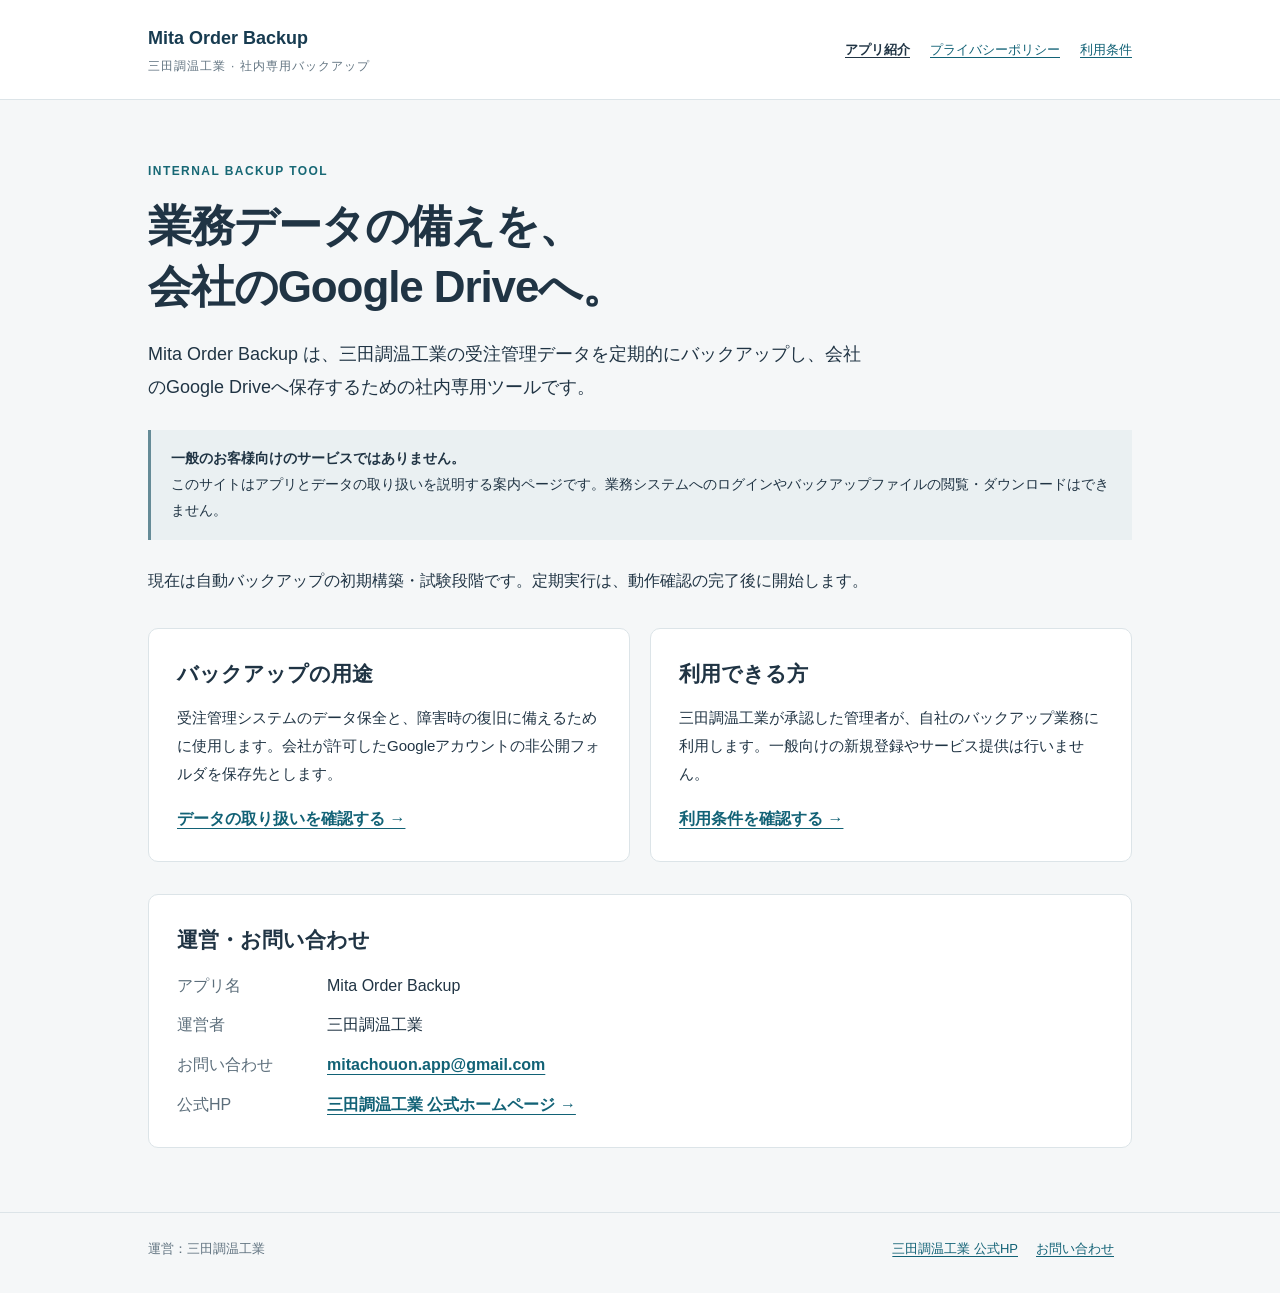
==== index.html @ c30c33c5 "Publish approved Mita Order Backup information pages" ====
<!doctype html>
<html lang="ja"><head><meta charset="utf-8"><meta name="viewport" content="width=device-width, initial-scale=1"><title>Mita Order Backup | 三田調温工業</title><meta name="description" content="三田調温工業の社内専用バックアップアプリ Mita Order Backup のご案内。"><link rel="stylesheet" href="styles.css"></head><body>
<a class="skip" href="#main">本文へ移動</a><header><div class="wrap header-inner"><a class="brand" href="index.html">Mita Order Backup<small>三田調温工業 · 社内専用バックアップ</small></a><nav aria-label="メインナビゲーション"><a href="index.html" aria-current="page">アプリ紹介</a><a href="privacy.html">プライバシーポリシー</a><a href="terms.html">利用条件</a></nav></div></header>
<main id="main"><div class="wrap"><div class="eyebrow">INTERNAL BACKUP TOOL</div><h1>業務データの備えを、<br>会社のGoogle Driveへ。</h1><p class="lead">Mita Order Backup は、三田調温工業の受注管理データを定期的にバックアップし、会社のGoogle Driveへ保存するための社内専用ツールです。</p><div class="note"><strong>一般のお客様向けのサービスではありません。</strong><br>このサイトはアプリとデータの取り扱いを説明する案内ページです。業務システムへのログインやバックアップファイルの閲覧・ダウンロードはできません。</div><p>現在は自動バックアップの初期構築・試験段階です。定期実行は、動作確認の完了後に開始します。</p>
<div class="grid"><section class="card"><h2>バックアップの用途</h2><p>受注管理システムのデータ保全と、障害時の復旧に備えるために使用します。会社が許可したGoogleアカウントの非公開フォルダを保存先とします。</p><a href="privacy.html">データの取り扱いを確認する →</a></section><section class="card"><h2>利用できる方</h2><p>三田調温工業が承認した管理者が、自社のバックアップ業務に利用します。一般向けの新規登録やサービス提供は行いません。</p><a href="terms.html">利用条件を確認する →</a></section></div>
<section class="card"><h2>運営・お問い合わせ</h2><dl class="meta"><dt>アプリ名</dt><dd>Mita Order Backup</dd><dt>運営者</dt><dd>三田調温工業</dd><dt>お問い合わせ</dt><dd><a href="mailto:mitachouon.app@gmail.com">mitachouon.app@gmail.com</a></dd><dt>公式HP</dt><dd><a href="https://mita-chouon.co.jp/">三田調温工業 公式ホームページ →</a></dd></dl></section></div></main>
<footer><div class="wrap"><span>運営：三田調温工業</span><div><a href="https://mita-chouon.co.jp/">三田調温工業 公式HP</a><a href="mailto:mitachouon.app@gmail.com">お問い合わせ</a></div></div></footer></body></html>
---- styles.css ----
*{box-sizing:border-box}html{color-scheme:light}body{margin:0;background:#f5f7f8;color:#203444;font-family:-apple-system,BlinkMacSystemFont,"Hiragino Kaku Gothic ProN","Yu Gothic",sans-serif;line-height:1.85}a{color:#126276;text-underline-offset:.22em;overflow-wrap:anywhere}a:hover{color:#082f44}a:focus-visible{outline:3px solid #b87328;outline-offset:5px}.skip{position:absolute;top:-100px}.skip:focus{top:8px;background:white;padding:10px;z-index:2}.wrap{max-width:1040px;margin:auto;padding:0 28px}header{background:white;border-bottom:1px solid #dce4e8}.header-inner{display:flex;align-items:center;justify-content:space-between;gap:24px;padding-top:22px;padding-bottom:22px}.brand{font-size:18px;font-weight:700;text-decoration:none;color:#173b50}.brand small{display:block;font-size:12px;letter-spacing:.09em;font-weight:500;color:#627481}nav{display:flex;gap:20px;flex-wrap:wrap;font-size:13px}nav a[aria-current=page]{color:#203444;font-weight:700}main{padding:60px 0 64px}.eyebrow{color:#176875;letter-spacing:.12em;font-size:12px;font-weight:700}h1{font-size:clamp(28px,4.5vw,44px);line-height:1.4;letter-spacing:-.025em;margin:12px 0 20px}h2{font-size:21px;line-height:1.6;margin:0 0 14px}p{margin:0 0 16px}.lead{font-size:18px;max-width:730px}.note{border-left:3px solid #658b97;background:#eaf0f2;padding:16px 20px;margin:26px 0;font-size:14px}.grid{display:grid;grid-template-columns:1fr 1fr;gap:20px;margin:32px 0}.card,article{background:white;border:1px solid #dce4e8;border-radius:10px;padding:28px}.card p{font-size:15px}.card a{font-weight:700}.meta{display:grid;grid-template-columns:130px 1fr;gap:10px 20px;margin:0}.meta dt{color:#5c6e7b}.meta dd{margin:0;overflow-wrap:anywhere}.legal{max-width:800px}.legal section+section{border-top:1px solid #e1e7eb;padding-top:24px;margin-top:24px}.date{font-size:13px;color:#627481;margin-bottom:26px}footer{border-top:1px solid #dce4e8;padding:24px 0 32px;color:#627481;font-size:13px}footer .wrap{display:flex;justify-content:space-between;flex-wrap:wrap;gap:12px}footer a{margin-right:18px}@media(max-width:640px){.wrap{padding-left:20px;padding-right:20px}.header-inner{align-items:flex-start;flex-direction:column;gap:12px}nav{gap:10px 18px}main{padding:34px 0 40px}.grid{grid-template-columns:1fr}.card,article{padding:22px}.lead{font-size:16px}.meta{grid-template-columns:1fr;gap:2px}.meta dd{margin-bottom:14px}h2{font-size:20px}}
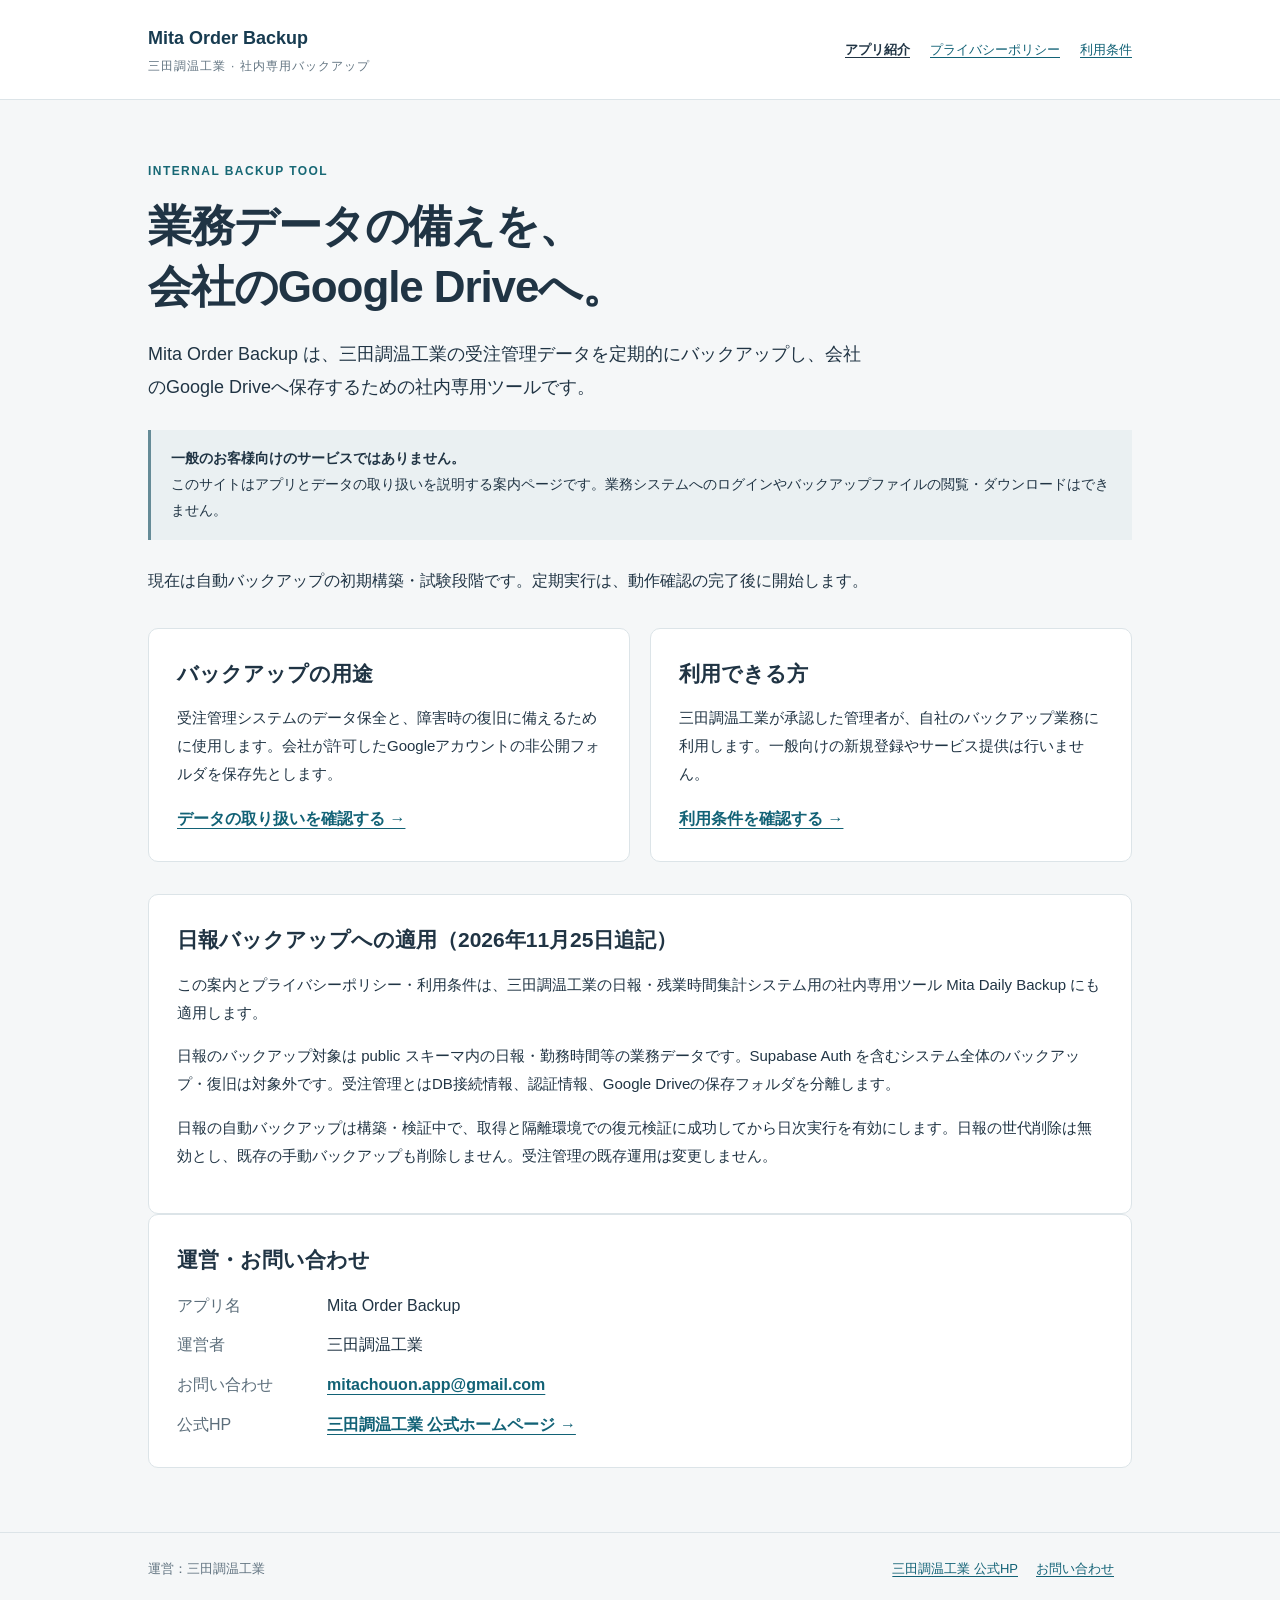
==== commit eb9b6ac3: "日報バックアップへの適用範囲を追記" ====
--- a/index.html
+++ b/index.html
@@ -3,5 +3,6 @@
 <a class="skip" href="#main">本文へ移動</a><header><div class="wrap header-inner"><a class="brand" href="index.html">Mita Order Backup<small>三田調温工業 · 社内専用バックアップ</small></a><nav aria-label="メインナビゲーション"><a href="index.html" aria-current="page">アプリ紹介</a><a href="privacy.html">プライバシーポリシー</a><a href="terms.html">利用条件</a></nav></div></header>
 <main id="main"><div class="wrap"><div class="eyebrow">INTERNAL BACKUP TOOL</div><h1>業務データの備えを、<br>会社のGoogle Driveへ。</h1><p class="lead">Mita Order Backup は、三田調温工業の受注管理データを定期的にバックアップし、会社のGoogle Driveへ保存するための社内専用ツールです。</p><div class="note"><strong>一般のお客様向けのサービスではありません。</strong><br>このサイトはアプリとデータの取り扱いを説明する案内ページです。業務システムへのログインやバックアップファイルの閲覧・ダウンロードはできません。</div><p>現在は自動バックアップの初期構築・試験段階です。定期実行は、動作確認の完了後に開始します。</p>
 <div class="grid"><section class="card"><h2>バックアップの用途</h2><p>受注管理システムのデータ保全と、障害時の復旧に備えるために使用します。会社が許可したGoogleアカウントの非公開フォルダを保存先とします。</p><a href="privacy.html">データの取り扱いを確認する →</a></section><section class="card"><h2>利用できる方</h2><p>三田調温工業が承認した管理者が、自社のバックアップ業務に利用します。一般向けの新規登録やサービス提供は行いません。</p><a href="terms.html">利用条件を確認する →</a></section></div>
+<section class="card"><h2>日報バックアップへの適用（2026年11月25日追記）</h2><p>この案内とプライバシーポリシー・利用条件は、三田調温工業の日報・残業時間集計システム用の社内専用ツール Mita Daily Backup にも適用します。</p><p>日報のバックアップ対象は public スキーマ内の日報・勤務時間等の業務データです。Supabase Auth を含むシステム全体のバックアップ・復旧は対象外です。受注管理とはDB接続情報、認証情報、Google Driveの保存フォルダを分離します。</p><p>日報の自動バックアップは構築・検証中で、取得と隔離環境での復元検証に成功してから日次実行を有効にします。日報の世代削除は無効とし、既存の手動バックアップも削除しません。受注管理の既存運用は変更しません。</p></section>
 <section class="card"><h2>運営・お問い合わせ</h2><dl class="meta"><dt>アプリ名</dt><dd>Mita Order Backup</dd><dt>運営者</dt><dd>三田調温工業</dd><dt>お問い合わせ</dt><dd><a href="mailto:mitachouon.app@gmail.com">mitachouon.app@gmail.com</a></dd><dt>公式HP</dt><dd><a href="https://mita-chouon.co.jp/">三田調温工業 公式ホームページ →</a></dd></dl></section></div></main>
 <footer><div class="wrap"><span>運営：三田調温工業</span><div><a href="https://mita-chouon.co.jp/">三田調温工業 公式HP</a><a href="mailto:mitachouon.app@gmail.com">お問い合わせ</a></div></div></footer></body></html>
